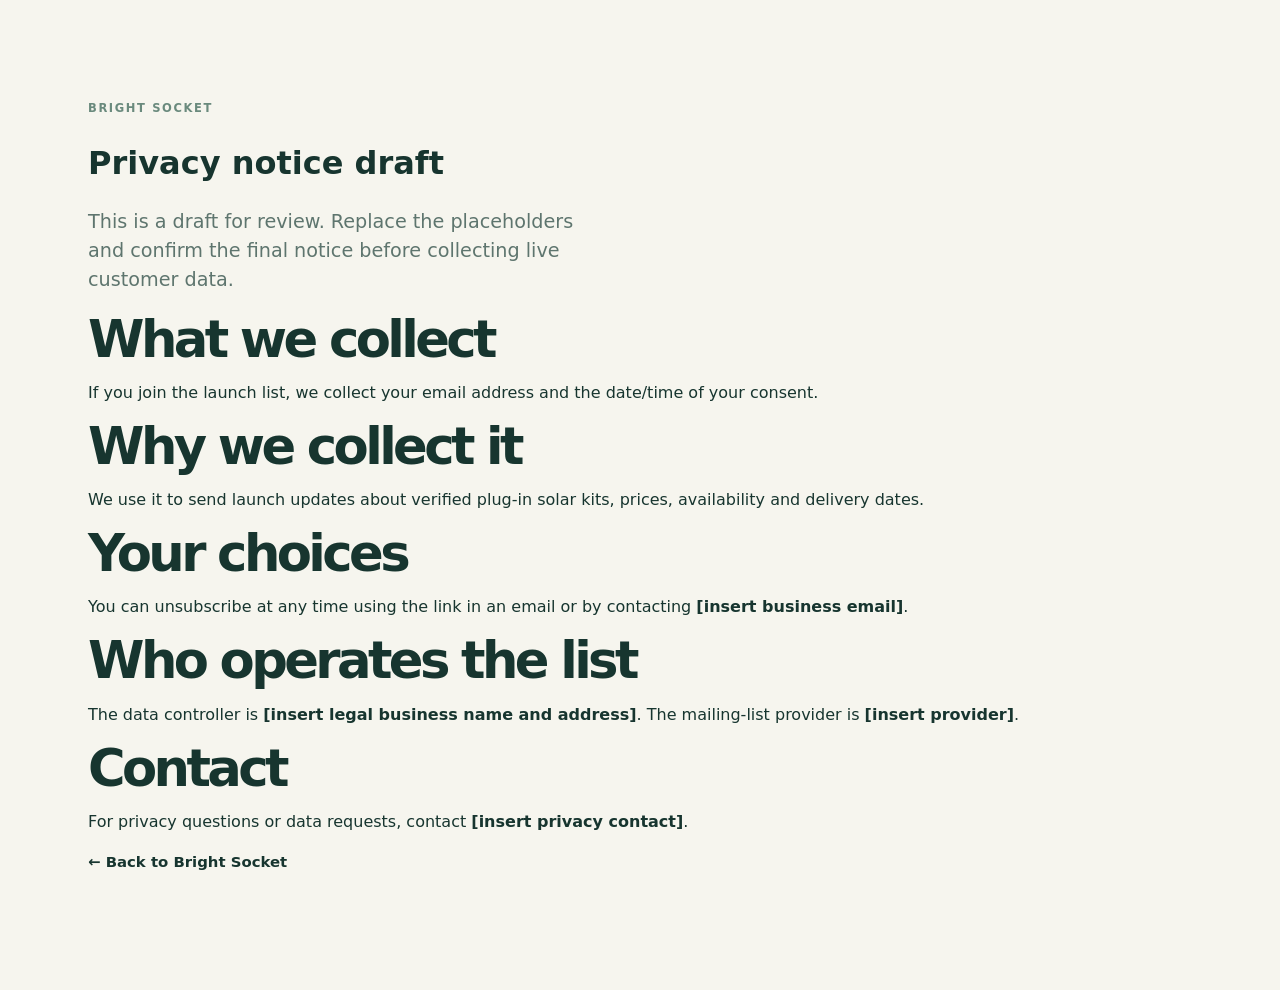
==== privacy.html @ d9c700fa "Add Bright Socket storefront prototype" ====
<!doctype html>
<html lang="en-GB"><head><meta charset="utf-8"><meta name="viewport" content="width=device-width,initial-scale=1"><title>Privacy notice draft · Bright Socket</title><link rel="stylesheet" href="styles.css"></head><body><main class="section-shell section"><p class="eyebrow">Bright Socket</p><h1>Privacy notice draft</h1><p class="hero-lede">This is a draft for review. Replace the placeholders and confirm the final notice before collecting live customer data.</p><h2>What we collect</h2><p>If you join the launch list, we collect your email address and the date/time of your consent.</p><h2>Why we collect it</h2><p>We use it to send launch updates about verified plug-in solar kits, prices, availability and delivery dates.</p><h2>Your choices</h2><p>You can unsubscribe at any time using the link in an email or by contacting <strong>[insert business email]</strong>.</p><h2>Who operates the list</h2><p>The data controller is <strong>[insert legal business name and address]</strong>. The mailing-list provider is <strong>[insert provider]</strong>.</p><h2>Contact</h2><p>For privacy questions or data requests, contact <strong>[insert privacy contact]</strong>.</p><p><a class="text-link" href="index.html">← Back to Bright Socket</a></p></main></body></html>
---- styles.css ----
:root{--ink:#17352f;--muted:#5e756e;--cream:#f6f5ee;--paper:#fff;--mint:#dcefe5;--lime:#d8f25e;--orange:#f5a35d;--line:#d8e3dc;--shadow:0 18px 45px rgba(25,65,53,.10);font-family:Inter,ui-sans-serif,system-ui,-apple-system,Segoe UI,sans-serif;color:var(--ink);background:var(--cream)}*{box-sizing:border-box}html{scroll-behavior:smooth}body{margin:0;line-height:1.5}.section-shell{max-width:1160px;margin:0 auto;padding-left:28px;padding-right:28px}.site-header{height:76px;display:flex;align-items:center;gap:32px;padding:0 max(28px,calc((100vw - 1160px)/2));background:var(--cream);position:sticky;top:0;z-index:4;border-bottom:1px solid rgba(216,227,220,.7)}.brand{font-weight:800;letter-spacing:-.04em;font-size:1.1rem;color:var(--ink);text-decoration:none;white-space:nowrap}.brand-mark{display:inline-grid;place-items:center;width:28px;height:28px;border-radius:50%;background:var(--lime);margin-right:7px;font-size:1.1rem}nav{display:flex;gap:26px;margin-left:auto}nav a,.text-link{color:var(--ink);text-decoration:none;font-weight:650;font-size:.93rem}.button{display:inline-block;background:var(--ink);color:#fff;padding:13px 20px;border:0;border-radius:999px;text-decoration:none;font-weight:750;cursor:pointer}.button:hover{background:#285349}.button-small{padding:10px 16px;font-size:.82rem}.hero{min-height:600px;display:grid;grid-template-columns:1fr 1fr;align-items:center;gap:35px}.eyebrow{text-transform:uppercase;letter-spacing:.14em;font-size:.72rem;font-weight:800;color:#6a8a7d;margin:0 0 16px}.hero h1{font-size:clamp(3.2rem,7vw,6.3rem);line-height:.92;letter-spacing:-.085em;max-width:620px;margin:0 0 25px}.hero-lede{font-size:1.2rem;color:var(--muted);max-width:510px}.hero-actions{display:flex;align-items:center;gap:22px;margin:32px 0}.hero-note{font-size:.82rem;color:var(--muted)}.status-dot{display:inline-block;width:9px;height:9px;background:#80b993;border-radius:50%;margin-right:7px}.hero-art{height:390px;position:relative;background:var(--mint);border-radius:42% 58% 44% 56%/49% 40% 60% 51%;overflow:hidden}.sun{position:absolute;width:100px;height:100px;border-radius:50%;background:var(--lime);top:42px;right:76px}.panel{position:absolute;background:#347a76;border:6px solid #9ad3b2;transform:skewY(-12deg) rotate(-5deg);width:155px;height:100px;top:110px;left:88px;box-shadow:inset 0 0 0 2px #225d5d}.panel:after{content:"";position:absolute;inset:0;background:linear-gradient(90deg,transparent 48%,#9ad3b2 49%,#9ad3b2 51%,transparent 52%),linear-gradient(0deg,transparent 48%,#9ad3b2 49%,#9ad3b2 51%,transparent 52%)}.panel-two{left:238px;top:87px}.home{position:absolute;bottom:56px;right:78px}.roof{width:220px;height:120px;background:var(--orange);clip-path:polygon(50% 0,100% 100%,0 100%);position:absolute;bottom:92px}.wall{width:170px;height:125px;background:#fff4dc;position:absolute;bottom:0;right:24px}.window{position:absolute;left:23px;top:27px;width:48px;height:44px;background:#95cbc0;border:6px solid var(--ink)}.door{position:absolute;right:22px;bottom:0;width:43px;height:76px;background:var(--ink);border-radius:5px 5px 0 0}.plug-line{position:absolute;height:3px;width:190px;background:var(--ink);bottom:71px;left:220px;transform:rotate(12deg)}.plug{position:absolute;bottom:52px;left:195px;background:var(--ink);color:#fff;padding:8px 10px;border-radius:9px}.trust-strip{background:var(--ink);color:#fff}.trust-grid{display:grid;grid-template-columns:repeat(3,1fr);gap:30px;padding-top:25px;padding-bottom:25px}.trust-grid div{display:flex;flex-direction:column;gap:3px}.trust-grid strong{color:var(--lime);font-size:.9rem}.trust-grid span{color:#c0d1c9;font-size:.82rem}.section{padding-top:100px;padding-bottom:100px}.section-heading{display:flex;align-items:end;justify-content:space-between;margin-bottom:35px}.section h2{font-size:clamp(2.3rem,4vw,4.2rem);line-height:1;letter-spacing:-.07em;margin:0;max-width:620px}.pill,.tag{font-size:.72rem;font-weight:800;text-transform:uppercase;letter-spacing:.09em;color:#59756b}.pill{background:var(--mint);padding:9px 13px;border-radius:999px}.product-grid{display:grid;grid-template-columns:repeat(3,1fr);gap:20px}.product-card{background:var(--paper);border:1px solid var(--line);border-radius:24px;overflow:hidden;box-shadow:var(--shadow);display:flex;flex-direction:column}.product-image{height:215px;position:relative;overflow:hidden;padding:20px;font-weight:800;color:#fff;font-size:.8rem}.product-image i{position:absolute;font-size:5rem;font-style:normal;right:25px;bottom:12px;color:var(--lime)}.image-compact{background:linear-gradient(145deg,#5d9880,#1c5b56)}.image-duo{background:linear-gradient(145deg,#f0a45d,#cf6657)}.image-mount{background:linear-gradient(145deg,#738f8a,#2a4e4b)}.product-body{padding:22px;display:flex;flex-direction:column;flex:1}.card-top{display:flex;justify-content:space-between;align-items:center;gap:8px}.price{font-weight:800;color:#bd6c37;font-size:.85rem}.product-body h3{font-size:1.5rem;letter-spacing:-.04em;margin:18px 0 7px}.product-body p{color:var(--muted);font-size:.9rem;margin:0 0 18px}.product-body dl{border-top:1px solid var(--line);border-bottom:1px solid var(--line);padding:13px 0;margin:0 0 16px}.product-body dl div{display:flex;justify-content:space-between;font-size:.79rem;padding:3px 0}.product-body dt{color:var(--muted)}.product-body dd{font-weight:700;margin:0}.review-status{font-size:.75rem;color:#8b633b;margin-bottom:13px}.card-link{color:var(--ink);font-weight:800;text-decoration:none;margin-top:auto}.catalogue-footnote{font-size:.78rem;color:var(--muted);margin-top:22px}.warm-section{background:#f0e5cf}.split-section{display:grid;grid-template-columns:1fr 1fr;gap:80px;align-items:center}.split-section p:not(.eyebrow){color:var(--muted);max-width:480px;margin:22px 0}.steps{list-style:none;padding:0;margin:0}.steps li{display:flex;gap:18px;padding:20px 0;border-bottom:1px solid #d7cdb9}.steps b{font-size:.78rem;color:#bb7040}.steps span{display:flex;flex-direction:column;gap:3px}.steps span span,.steps li span{color:var(--muted);font-size:.9rem}.steps strong{font-size:1.05rem;color:var(--ink)}.standards{background:var(--cream)}.standards-grid{display:grid;grid-template-columns:repeat(4,1fr);gap:20px}.standard{border-top:2px solid var(--ink);padding-top:17px}.standard span{color:#bd6c37;font-weight:800;font-size:.8rem}.standard h3{font-size:1.15rem;letter-spacing:-.03em;margin:20px 0 8px}.standard p{color:var(--muted);font-size:.88rem}.signup-section{background:var(--lime)}.signup-inner{display:grid;grid-template-columns:1fr 1fr;gap:60px;align-items:center;padding-top:70px;padding-bottom:70px}.signup-inner h2{max-width:600px}.signup-inner p:not(.eyebrow){color:#526850}.signup-inner label{display:block;font-size:.8rem;font-weight:750;margin-bottom:8px}.form-row{display:flex;gap:8px}.form-row input{border:1px solid rgba(23,53,47,.4);background:#f7f8dd;border-radius:999px;padding:14px 16px;min-width:0;flex:1;font:inherit}.form-message{font-size:.8rem;margin:12px 0 0!important}.site-footer{background:var(--ink);color:#c0d1c9}.footer-inner{display:flex;gap:30px;align-items:center;justify-content:space-between;padding-top:25px;padding-bottom:25px;font-size:.78rem}.footer-inner .brand{color:#fff}.footer-inner .brand-mark{color:var(--ink)}@media(max-width:800px){nav{display:none}.site-header{gap:12px}.site-header .button{margin-left:auto}.hero,.split-section,.signup-inner{grid-template-columns:1fr}.hero{padding-top:65px;padding-bottom:70px}.hero-art{height:300px}.product-grid,.standards-grid{grid-template-columns:1fr}.trust-grid{grid-template-columns:1fr;gap:15px}.section{padding-top:70px;padding-bottom:70px}.section-heading{display:block}.pill{display:inline-block;margin-top:18px}.footer-inner{flex-wrap:wrap}.form-row{flex-direction:column}.form-row .button{width:100%}}
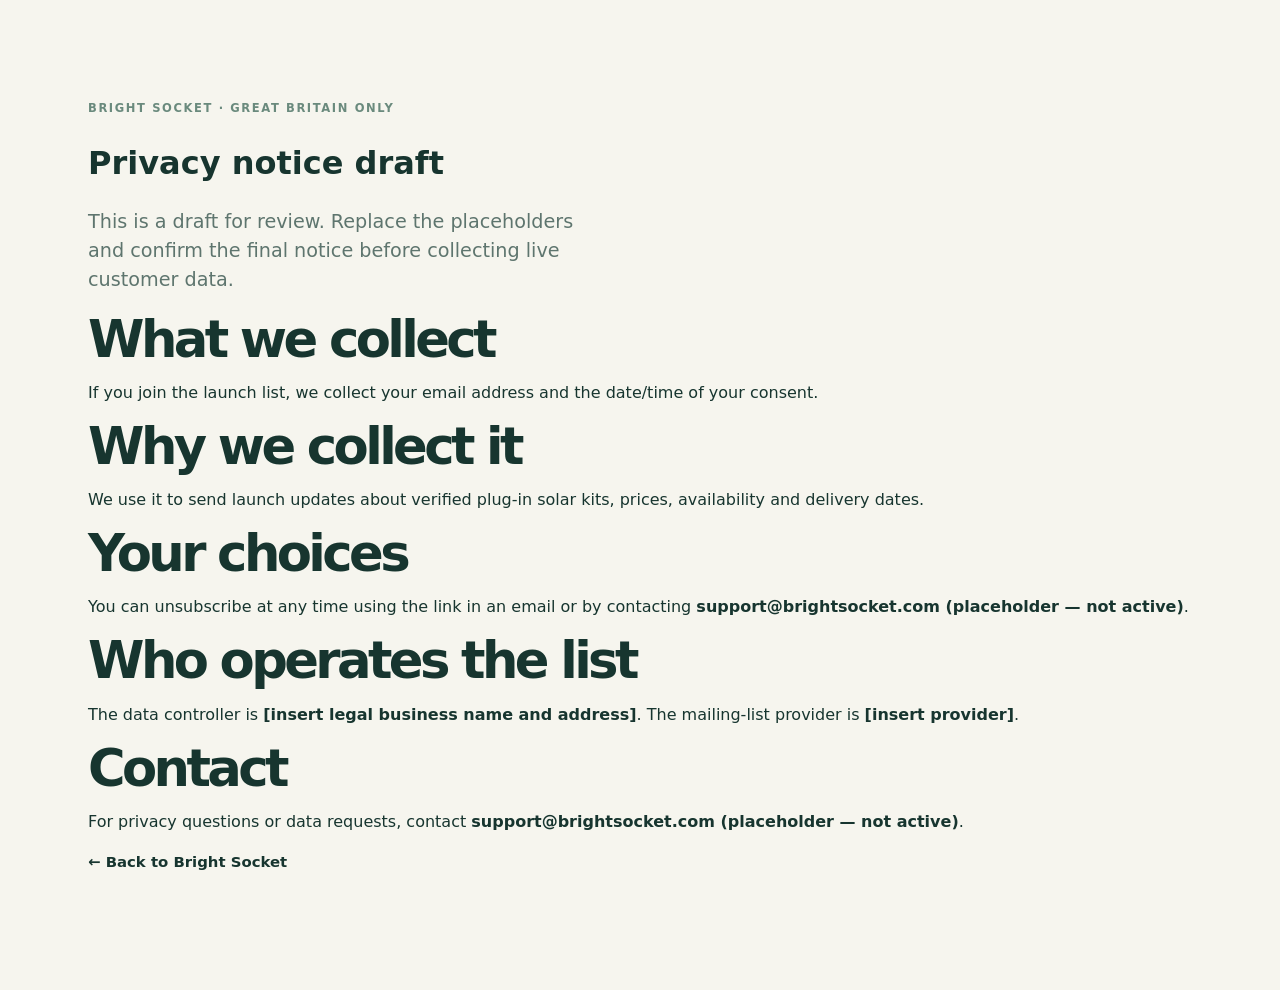
==== commit 056126d2: "Align storefront with GB supplier-direct launch" ====
--- a/privacy.html
+++ b/privacy.html
@@ -1,2 +1,2 @@
 <!doctype html>
-<html lang="en-GB"><head><meta charset="utf-8"><meta name="viewport" content="width=device-width,initial-scale=1"><title>Privacy notice draft · Bright Socket</title><link rel="stylesheet" href="styles.css"></head><body><main class="section-shell section"><p class="eyebrow">Bright Socket</p><h1>Privacy notice draft</h1><p class="hero-lede">This is a draft for review. Replace the placeholders and confirm the final notice before collecting live customer data.</p><h2>What we collect</h2><p>If you join the launch list, we collect your email address and the date/time of your consent.</p><h2>Why we collect it</h2><p>We use it to send launch updates about verified plug-in solar kits, prices, availability and delivery dates.</p><h2>Your choices</h2><p>You can unsubscribe at any time using the link in an email or by contacting <strong>[insert business email]</strong>.</p><h2>Who operates the list</h2><p>The data controller is <strong>[insert legal business name and address]</strong>. The mailing-list provider is <strong>[insert provider]</strong>.</p><h2>Contact</h2><p>For privacy questions or data requests, contact <strong>[insert privacy contact]</strong>.</p><p><a class="text-link" href="index.html">← Back to Bright Socket</a></p></main></body></html>
+<html lang="en-GB"><head><meta charset="utf-8"><meta name="viewport" content="width=device-width,initial-scale=1"><title>Privacy notice draft · Bright Socket</title><link rel="stylesheet" href="styles.css"></head><body><main class="section-shell section"><p class="eyebrow">Bright Socket · Great Britain only</p><h1>Privacy notice draft</h1><p class="hero-lede">This is a draft for review. Replace the placeholders and confirm the final notice before collecting live customer data.</p><h2>What we collect</h2><p>If you join the launch list, we collect your email address and the date/time of your consent.</p><h2>Why we collect it</h2><p>We use it to send launch updates about verified plug-in solar kits, prices, availability and delivery dates.</p><h2>Your choices</h2><p>You can unsubscribe at any time using the link in an email or by contacting <strong>support@brightsocket.com (placeholder — not active)</strong>.</p><h2>Who operates the list</h2><p>The data controller is <strong>[insert legal business name and address]</strong>. The mailing-list provider is <strong>[insert provider]</strong>.</p><h2>Contact</h2><p>For privacy questions or data requests, contact <strong>support@brightsocket.com (placeholder — not active)</strong>.</p><p><a class="text-link" href="index.html">← Back to Bright Socket</a></p></main></body></html>
